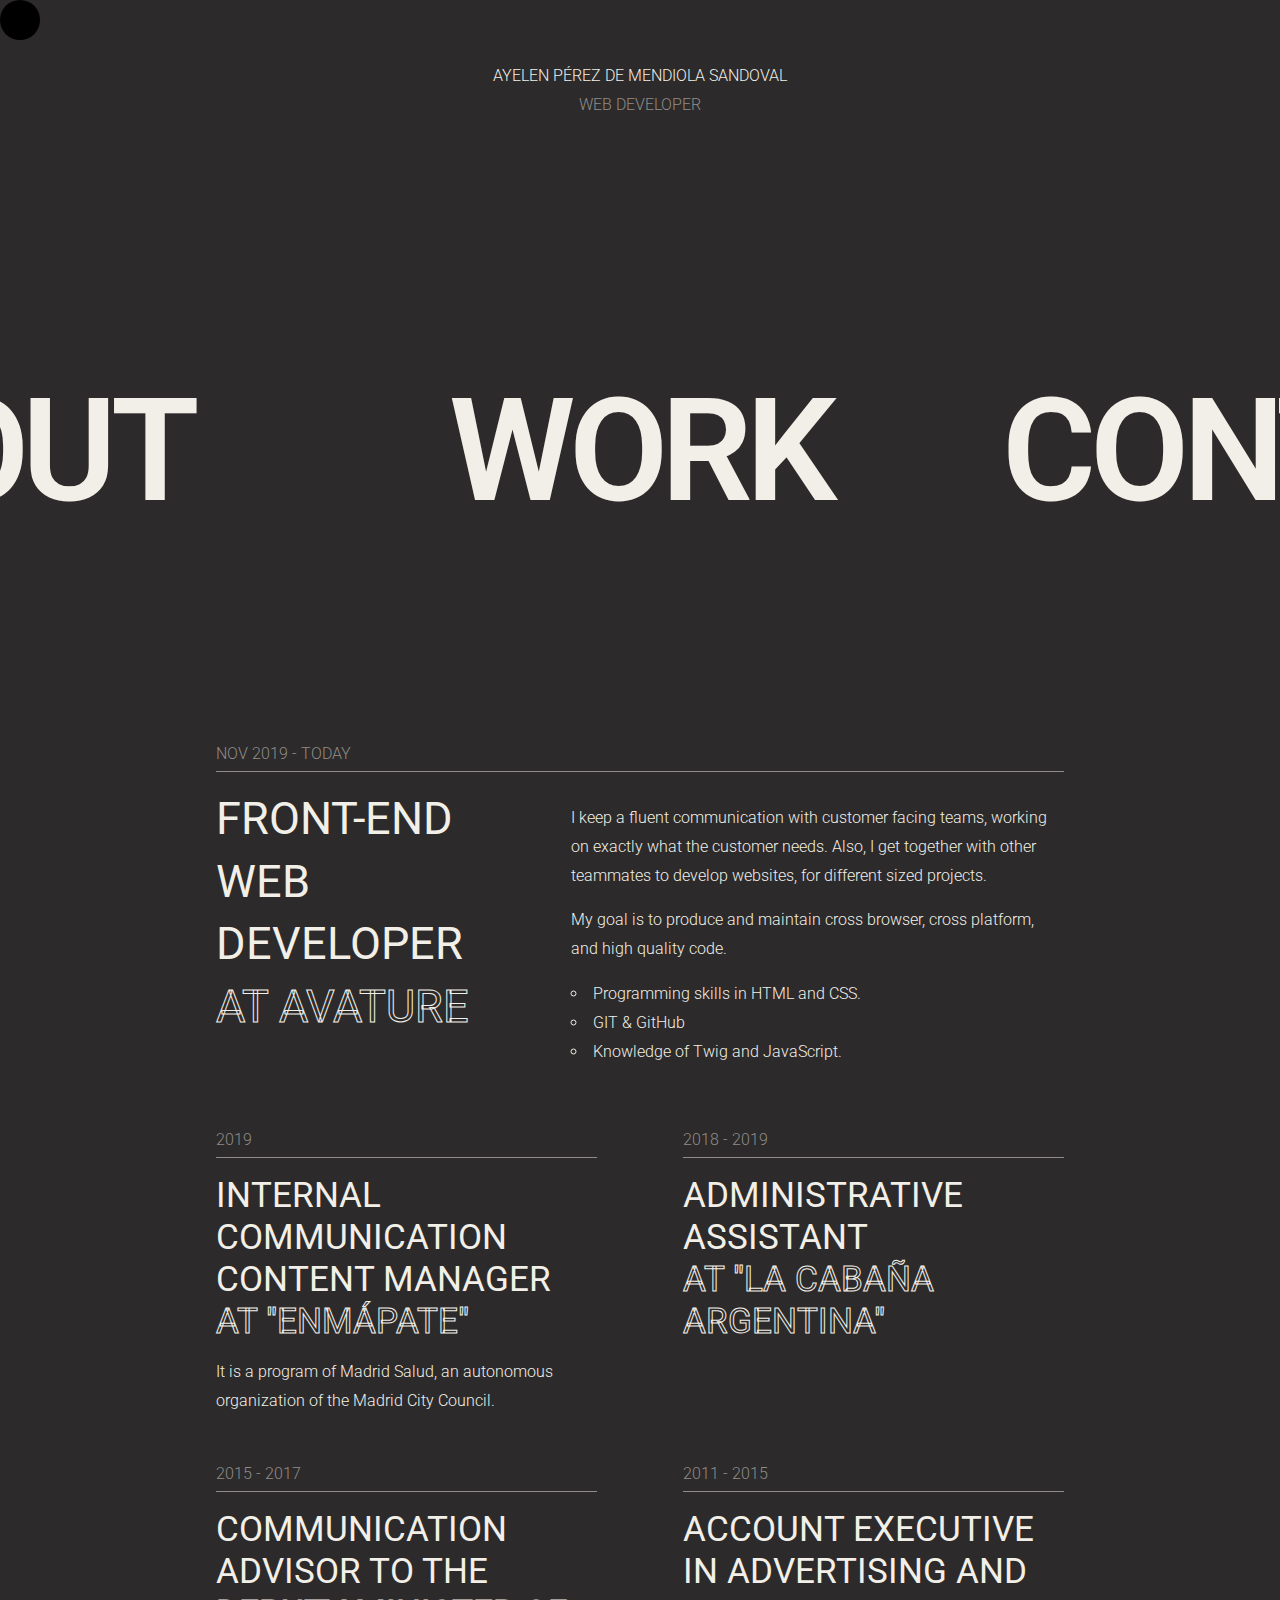
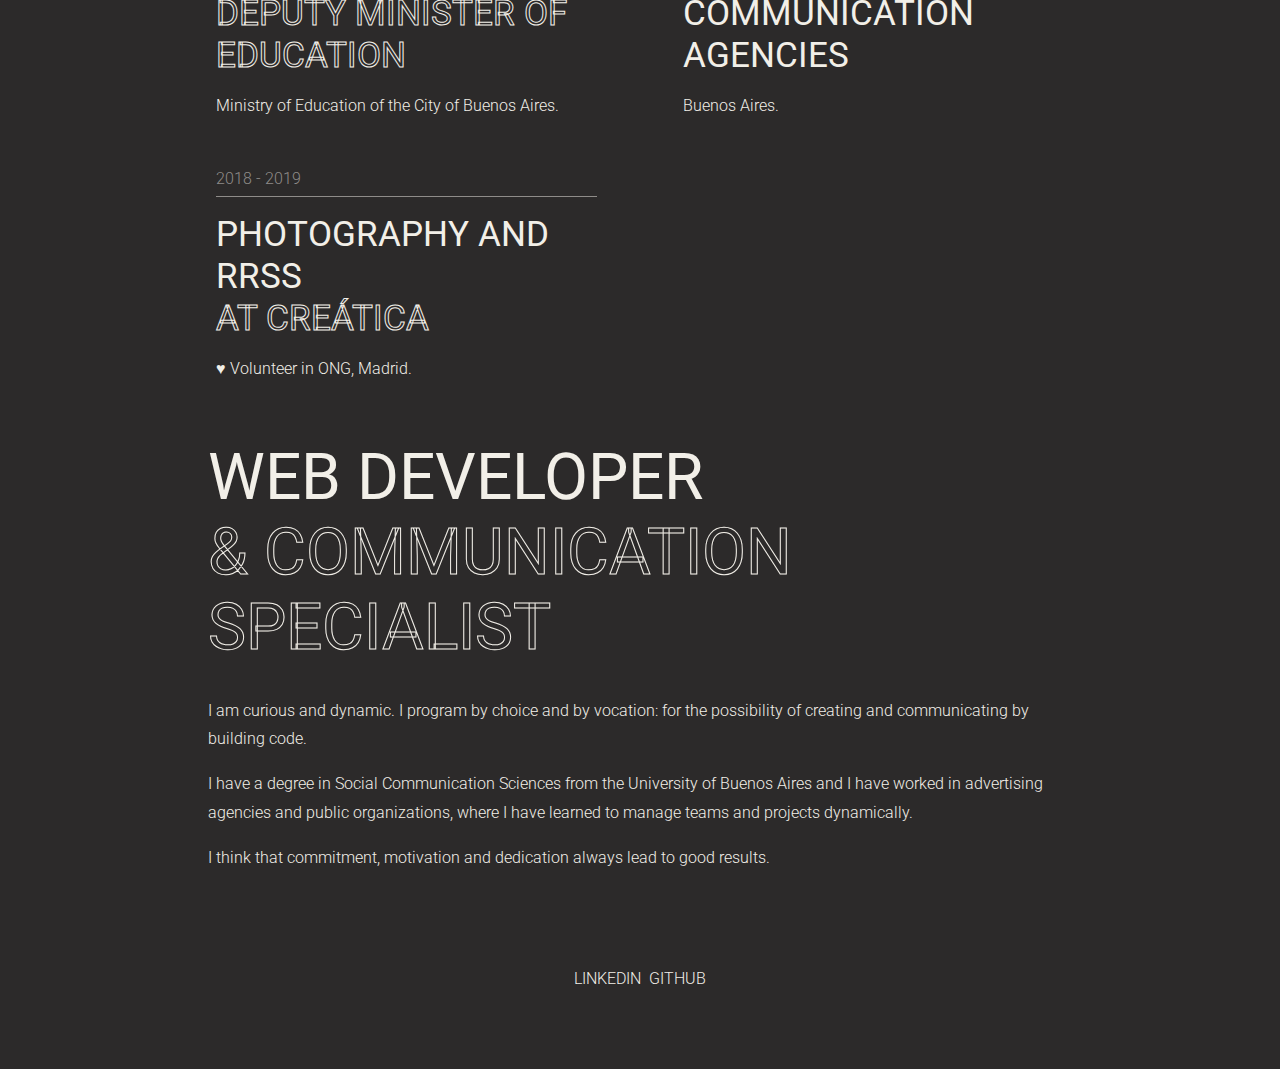
==== work.html @ 30235b55 "before delete sections" ====
<!DOCTYPE html>
<html lang="en">
<head>
    <meta charset="UTF-8">
    <meta name="viewport" content="width=device-width, initial-scale=1.0">
    <meta http-equiv="X-UA-Compatible" content="ie=edge">
    <title>Portfolio Ayelen Pérez de Mendiola</title>
    <link rel="preconnect" href="https://fonts.googleapis.com">
    <link rel="preconnect" href="https://fonts.gstatic.com" crossorigin>
    <link href="https://fonts.googleapis.com/css2?family=Roboto:wght@100;400;500;700&display=swap" rel="stylesheet">
    <link rel="stylesheet" href="css/styles.css">
    <script src="js/app.js" defer></script>
</head>
<body>
    <div class="body">
        <div id="mouse-circle" class="mouse-follow--circle"></div>
        <header class="header">
            <div class="header__wrapper">
                <h1 class="header__title title--0">Ayelen Pérez de Mendiola Sandoval</h1>
                <p class="header__subtitle subtitle--0">Web developer</p>
            </div>
        </header>
        <main class="main">
            <div class="main__wrapper">
                <nav class="main__nav" id="#nav">
                    <div class="main__nav__container active">
                            <ul class="main__nav__list">
                                <li class="nav__list__item">
                                    <a href="#about" class="nav__list__item--link">
                                        About
                                    </a>
                                </li>
                                <li class="nav__list__item">
                                    <a href="#work" class="nav__list__item--link">
                                        Work
                                    </a>
                                </li>
                                <li class="nav__list__item">
                                    <a href="#contact" class="nav__list__item--link">
                                        Contact
                                    </a>
                                </li>
                            </ul>
                    </div>
                </nav>
                <section class="main__section work" id="#work">
                        <div class="main__section__container">
                            <div class="section__content">
                                <div class="section__content__card">
                                    <p class="card__header">Nov 2019 - Today</p>
                                    <div class="card__container">
                                        <!-- Poner en tres etiquetas y agregar animación // hover lugar de trabajo color//quitar el hover de las cards-->
                                        <h3 class="card__title title--3">
                                            Front-end web developer <a href="https://careers.avature.net/ES/" target="_blank" class="title--3--transparent">at Avature</a>
                                        </h3>
                                        <div class="card__content">
                                            <p class="paragraph">
                                                I keep a fluent communication with customer facing teams, working on exactly what the customer needs. Also, I get together with other teammates to develop websites, for different sized projects. 
                                            </p>
                                            <p class="paragraph">
                                                My goal is to produce and maintain cross browser, cross platform, and high quality code.
                                            </p>
                                            <ul class="list">
                                                <li class="list__item">
                                                    Programming skills in HTML and CSS.
                                                </li>
                                                <li class="list__item">
                                                    GIT & GitHub
                                                </li>
                                                <li class="list__item">
                                                    Knowledge of Twig and JavaScript.
                                                </li>
                                            </ul>
                                        </div>
                                    </div>
                                </div>
                                <div class="section__content__card">
                                    <p class="card__header">2019</p>
                                    <h3 class="card__title title--3">
                                            Internal communication content manager 
                                            <a href="https://madridsalud.es/mapeo-inicio/" target="_blank" class="title--3--transparent">at "Enmápate"</a>
                                    </h3>
                                    <div class="card__content">
                                        <p class="paragraph">
                                            It is a program of Madrid Salud, an autonomous organization of the Madrid City Council.
                                        </p>
                                    </div>
                                </div>
                                <div class="section__content__card">
                                    <p class="card__header">2018 - 2019</p>
                                    <h3 class="card__title title--3">
                                            Administrative Assistant 
                                            <a href="https://lacabanaargentina.es/" target="_blank" class="title--3--transparent">at "La cabaña argentina"</a>
                                    </h3>
                                </div>
                                <div class="section__content__card">
                                    <p class="card__header">2015 - 2017</p>
                                    <h3 class="card__title title--3">
                                        Communication Advisor to the
                                        <a href="https://www.buenosaires.gob.ar/jefedegobierno/legalytecnica/declaraciones-juradas/anteriores/ministerio-de-educacion-e-innovacion/subsecretaria-coordinacion-pedagogica-y-equidad-educativa" target="_blank" class="title--3--transparent">Deputy Minister of Education</a>
                                    </h3>
                                    <div class="card__content">
                                        <p class="paragraph">
                                            Ministry of Education of the City of Buenos Aires.
                                        </p>
                                    </div>
                                </div>
                                <div class="section__content__card">
                                    <p class="card__header">2011 - 2015</p>
                                    <h3 class="card__title title--3">
                                        Account executive in advertising and communication agencies
                                    </h3>
                                    <div class="card__content">
                                        <p class="paragraph">
                                            Buenos Aires.
                                        </p>
                                    </div>
                                </div>
                                <div class="section__content__card">
                                    <p class="card__header">2018 - 2019</p>
                                    <h3 class="card__title title--3">
                                        Photography and RRSS 
                                        <a href="https://www.creatica.ong/" target="_blank" class="title--3--transparent">at Creática</a>
                                    </h3>
                                    <div class="card__content">
                                        <p class="paragraph">
                                            ♥ Volunteer in ONG, Madrid.
                                        </p>
                                    </div>
                                </div>
                            </div>
                        </div>
                    </section>
                    <section class="main__section" id="#contact">
                            <div class="main__section__container">
                                <div class="section__content">
                                    <h2 class="section__title title--1">
                                        Web developer <div class="title--1--transparent">& communication specialist</div>
                                    </h2>
                                    <div class="section__paragraph">
                                        <p class="paragraph">
                                            I am curious and dynamic. I program by choice and by vocation: for the possibility of creating and communicating by building code. 
                                        </p>
                                        <p class="paragraph">
                                            I have a degree in Social Communication Sciences from the University of Buenos Aires and I have worked in advertising agencies and public organizations, where I have learned to manage teams and projects dynamically. 
                                        </p>
                                        <p class="paragraph">
                                          I think that commitment, motivation and dedication always lead to good results. 
                                        </p>
                                    </div>
                                </div>
                            </div>
                        </section>
            </div>
        </main>
        <footer class="footer">
            <div class="footer__wrapper">
                <ul class="footer__list">
                    <li class="footer__list__item">
                        <a href="#" class="footer__list__item--link">
                            Linkedin
                        </a>
                    </li>
                    <li class="footer__list__item">
                        <a href="#" class="footer__list__item--link">
                            GitHub
                        </a>
                    </li>
                </ul>
            </div>
        </footer>
    </div>
</body>
</html>
---- css/styles.css ----
* {
  -webkit-box-sizing: border-box;
          box-sizing: border-box;
  margin: 0;
  padding: 0;
  font-size: unset;
}

ul,
ol {
  list-style: none;
}

a {
  text-decoration: none;
  cursor: none;
}

[class*=__title] {
  color: #f2efe8;
  text-transform: uppercase;
}

[class*=__subtitle] {
  text-transform: uppercase;
}

[class*="--transparent"] {
  color: transparent;
  -webkit-text-fill-color: transparent;
  -webkit-text-stroke-width: 1px;
  -webkit-text-stroke-color: #f2efe8;
  -webkit-transition: all 0.5s ease-in-out;
  transition: all 0.5s ease-in-out;
}

.title--1 {
  color: #f2efe8;
  font-size: 4em;
  font-weight: 400;
  text-transform: uppercase;
}

.title--3 {
  font-size: 2.2em;
  font-weight: 400;
}

.paragraph {
  color: #f2efe8;
  font-weight: 300;
  line-height: 1.8em;
}

.paragraph + .paragraph {
  padding-top: 1em;
}

.mouse-follow--circle {
  width: 40px;
  height: 40px;
  background-color: #000000;
  border: transparent solid 3px;
  border-radius: 50%;
  position: fixed;
  pointer-events: none;
  z-index: 1;
}
.mouse-follow--circle.pointerHover {
  border: #000000 solid 3px;
  background-color: transparent;
  -webkit-transform: scale(1.4);
          transform: scale(1.4);
  -webkit-transition: border 0.5s ease-in-out, background-color 0.5s ease-in, -webkit-transform 0.5s ease-in-out;
  transition: border 0.5s ease-in-out, background-color 0.5s ease-in, -webkit-transform 0.5s ease-in-out;
  transition: border 0.5s ease-in-out, transform 0.5s ease-in-out, background-color 0.5s ease-in;
  transition: border 0.5s ease-in-out, transform 0.5s ease-in-out, background-color 0.5s ease-in, -webkit-transform 0.5s ease-in-out;
}

.body {
  background-color: #2c2a2a;
  min-height: 100vh;
  font-family: "Roboto", sans-serif;
  font-size: 1em;
  cursor: none;
}

.header {
  height: 20vh;
  display: -webkit-box;
  display: -ms-flexbox;
  display: flex;
  -webkit-box-pack: center;
      -ms-flex-pack: center;
          justify-content: center;
  -webkit-box-align: center;
      -ms-flex-align: center;
          align-items: center;
  text-align: center;
}
.header__title {
  font-weight: 300;
  margin-bottom: 0.6em;
}
.header__subtitle {
  color: #8f8c89;
  font-weight: 300;
}

.main {
  min-height: 60vh;
}
.main__wrapper {
  height: 100%;
}

.main__nav {
  height: 100%;
}
.main__nav__list {
  display: -webkit-box;
  display: -ms-flexbox;
  display: flex;
  -webkit-box-pack: center;
      -ms-flex-pack: center;
          justify-content: center;
  -webkit-box-align: center;
      -ms-flex-align: center;
          align-items: center;
  height: 100%;
}
.main__nav__list:hover .nav__list__item:not(.nav__list__item.active) {
  opacity: 0.1;
  -webkit-transition: all 0.5s ease-in-out;
  transition: all 0.5s ease-in-out;
}
.main__nav__container {
  height: 100%;
  display: -webkit-box;
  display: -ms-flexbox;
  display: flex;
  -webkit-box-pack: center;
      -ms-flex-pack: center;
          justify-content: center;
  -webkit-box-align: center;
      -ms-flex-align: center;
          align-items: center;
  overflow: hidden;
  height: 60vh;
}
.main__nav__container .nav__list__item {
  min-width: 52vw;
  text-align: center;
  letter-spacing: -0.4em;
  -webkit-transition: all 0.5s ease-in-out;
  transition: all 0.5s ease-in-out;
}
.main__nav__container .nav__list__item:hover {
  letter-spacing: 0em;
  -webkit-transform: scale(1.2);
          transform: scale(1.2);
  -webkit-transition: all 0.5s ease-in-out;
  transition: all 0.5s ease-in-out;
}
.main__nav__container .nav__list__item--link {
  color: #f2efe8;
  text-transform: uppercase;
  font-size: 9em;
  font-weight: 600;
  width: 100%;
  display: inline-block;
}

.main__section {
  height: 100%;
  padding: 1em 5em;
  max-width: 64em;
  margin: 0 auto;
}

.section__title + .section__paragraph {
  padding-top: 2em;
}

.work .section__content {
  display: -webkit-box;
  display: -ms-flexbox;
  display: flex;
  -webkit-box-pack: justify;
      -ms-flex-pack: justify;
          justify-content: space-between;
  gap: 1em;
  -ms-flex-wrap: wrap;
      flex-wrap: wrap;
}
.work .section__content__card:first-child {
  width: 100%;
}
.work .section__content__card:first-child .card__container {
  display: -webkit-box;
  display: -ms-flexbox;
  display: flex;
  -ms-flex-wrap: wrap;
      flex-wrap: wrap;
  gap: 1em;
}
.work .section__content__card:first-child .card__content {
  width: 58%;
}
.work .section__content__card:first-child .title--3 {
  font-size: 2.8em;
  width: 40%;
  line-height: 1.4em;
}
.work .section__content__card {
  width: 46%;
  padding: 0.5em;
  -webkit-animation: uploadCard 1s ease backwards;
          animation: uploadCard 1s ease backwards;
}
.work .section__content__card:nth-child(2) {
  -webkit-animation-delay: 0.1s;
          animation-delay: 0.1s;
}
.work .section__content__card:nth-child(3) {
  -webkit-animation-delay: 0.2s;
          animation-delay: 0.2s;
}
.work .section__content__card:nth-child(4) {
  -webkit-animation-delay: 0.3s;
          animation-delay: 0.3s;
}
.work .section__content__card:nth-child(5) {
  -webkit-animation-delay: 0.4s;
          animation-delay: 0.4s;
}
.work .section__content__card:nth-child(6) {
  -webkit-animation-delay: 0.5s;
          animation-delay: 0.5s;
}
.work .section__content__card .card__content {
  padding: 1em 0;
}
.work .section__content__card .card__header {
  color: #8f8c89;
  font-weight: 300;
  text-transform: uppercase;
  padding-bottom: 0.5em;
  border-bottom: solid 1px;
  margin-bottom: 1em;
}
.work .section__content__card .title--3--transparent {
  display: block;
}
.work .section__content__card .list {
  -webkit-box-orient: vertical;
  -webkit-box-direction: normal;
      -ms-flex-direction: column;
          flex-direction: column;
  list-style: inside;
  list-style-type: circle;
  -webkit-box-align: start;
      -ms-flex-align: start;
          align-items: flex-start;
  padding: 1em 0;
}
.work .section__content__card .list__item {
  font-weight: 300;
  line-height: 1.8em;
  color: #f2efe8;
}

@-webkit-keyframes uploadCard {
  from {
    opacity: 0;
    -webkit-transform: translateY(40%);
            transform: translateY(40%);
  }
  to {
    opacity: 1;
    -webkit-transform: translateY(0);
            transform: translateY(0);
  }
}

@keyframes uploadCard {
  from {
    opacity: 0;
    -webkit-transform: translateY(40%);
            transform: translateY(40%);
  }
  to {
    opacity: 1;
    -webkit-transform: translateY(0);
            transform: translateY(0);
  }
}
.footer {
  height: 20vh;
  display: -webkit-box;
  display: -ms-flexbox;
  display: flex;
  -webkit-box-pack: center;
      -ms-flex-pack: center;
          justify-content: center;
  -webkit-box-align: center;
      -ms-flex-align: center;
          align-items: center;
  text-align: center;
  text-transform: uppercase;
}
.footer__list {
  display: -webkit-box;
  display: -ms-flexbox;
  display: flex;
  -webkit-box-pack: center;
      -ms-flex-pack: center;
          justify-content: center;
  -webkit-box-align: center;
      -ms-flex-align: center;
          align-items: center;
  gap: 0.5em;
}
.footer__list__item--link {
  font-weight: 300;
  color: #f2efe8;
}
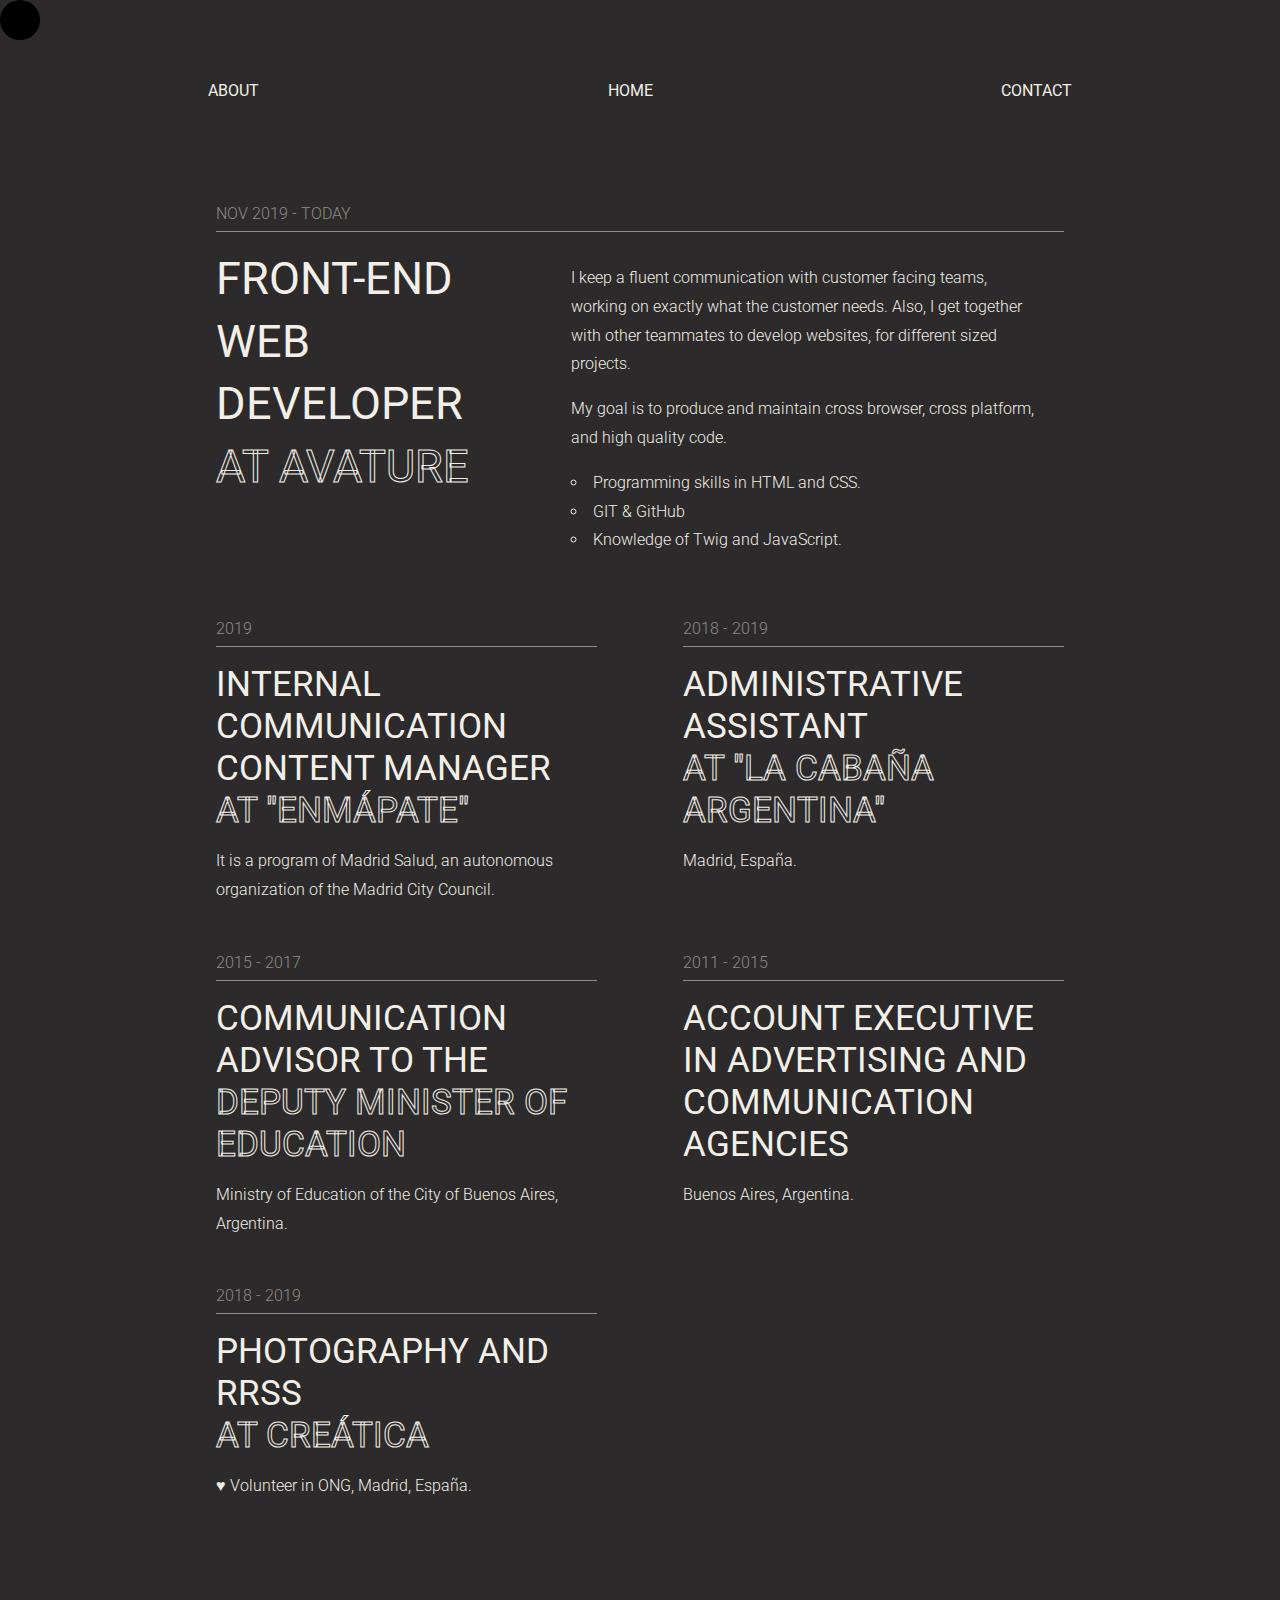
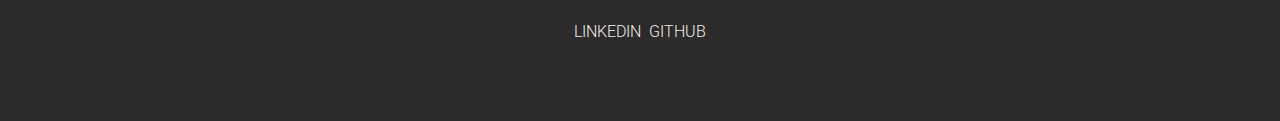
==== commit 560342e7: "desktop" ====
--- a/work.html
+++ b/work.html
@@ -12,145 +12,126 @@
     <script src="js/app.js" defer></script>
 </head>
 <body>
-    <div class="body">
+    <div class="body body--work">
         <div id="mouse-circle" class="mouse-follow--circle"></div>
         <header class="header">
             <div class="header__wrapper">
-                <h1 class="header__title title--0">Ayelen Pérez de Mendiola Sandoval</h1>
-                <p class="header__subtitle subtitle--0">Web developer</p>
+                <nav class="header__nav header__nav--work" id="#nav">
+                    <ul class="nav__list">
+                        <li class="nav__list__item">
+                            <a href="about.html" class="nav__list__item--link">
+                                About
+                            </a>
+                        </li>
+                        <li class="nav__list__item">
+                            <a href="index.html" class="nav__list__item--link">
+                                Home
+                            </a>
+                        </li>
+                        <li class="nav__list__item">
+                            <a href="#contact" class="nav__list__item--link">
+                                Contact
+                            </a>
+                        </li>
+                    </ul>
+                </nav>
             </div>
         </header>
         <main class="main">
             <div class="main__wrapper">
-                <nav class="main__nav" id="#nav">
-                    <div class="main__nav__container active">
-                            <ul class="main__nav__list">
-                                <li class="nav__list__item">
-                                    <a href="#about" class="nav__list__item--link">
-                                        About
-                                    </a>
-                                </li>
-                                <li class="nav__list__item">
-                                    <a href="#work" class="nav__list__item--link">
-                                        Work
-                                    </a>
-                                </li>
-                                <li class="nav__list__item">
-                                    <a href="#contact" class="nav__list__item--link">
-                                        Contact
-                                    </a>
-                                </li>
-                            </ul>
-                    </div>
-                </nav>
                 <section class="main__section work" id="#work">
-                        <div class="main__section__container">
-                            <div class="section__content">
-                                <div class="section__content__card">
-                                    <p class="card__header">Nov 2019 - Today</p>
-                                    <div class="card__container">
-                                        <!-- Poner en tres etiquetas y agregar animación // hover lugar de trabajo color//quitar el hover de las cards-->
-                                        <h3 class="card__title title--3">
-                                            Front-end web developer <a href="https://careers.avature.net/ES/" target="_blank" class="title--3--transparent">at Avature</a>
-                                        </h3>
-                                        <div class="card__content">
-                                            <p class="paragraph">
-                                                I keep a fluent communication with customer facing teams, working on exactly what the customer needs. Also, I get together with other teammates to develop websites, for different sized projects. 
-                                            </p>
-                                            <p class="paragraph">
-                                                My goal is to produce and maintain cross browser, cross platform, and high quality code.
-                                            </p>
-                                            <ul class="list">
-                                                <li class="list__item">
-                                                    Programming skills in HTML and CSS.
-                                                </li>
-                                                <li class="list__item">
-                                                    GIT & GitHub
-                                                </li>
-                                                <li class="list__item">
-                                                    Knowledge of Twig and JavaScript.
-                                                </li>
-                                            </ul>
-                                        </div>
-                                    </div>
-                                </div>
-                                <div class="section__content__card">
-                                    <p class="card__header">2019</p>
+                    <div class="main__section__container">
+                        <div class="section__content">
+                            <div class="section__content__card">
+                                <p class="card__header">Nov 2019 - Today</p>
+                                <div class="card__container">
+                                    <!-- Poner en tres etiquetas y agregar animación // hover lugar de trabajo color//quitar el hover de las cards-->
                                     <h3 class="card__title title--3">
-                                            Internal communication content manager 
-                                            <a href="https://madridsalud.es/mapeo-inicio/" target="_blank" class="title--3--transparent">at "Enmápate"</a>
+                                        Front-end web developer <a href="https://careers.avature.net/ES/" target="_blank" class="title--3--transparent">at Avature</a>
                                     </h3>
                                     <div class="card__content">
                                         <p class="paragraph">
-                                            It is a program of Madrid Salud, an autonomous organization of the Madrid City Council.
+                                            I keep a fluent communication with customer facing teams, working on exactly what the customer needs. Also, I get together with other teammates to develop websites, for different sized projects. 
                                         </p>
-                                    </div>
-                                </div>
-                                <div class="section__content__card">
-                                    <p class="card__header">2018 - 2019</p>
-                                    <h3 class="card__title title--3">
-                                            Administrative Assistant 
-                                            <a href="https://lacabanaargentina.es/" target="_blank" class="title--3--transparent">at "La cabaña argentina"</a>
-                                    </h3>
-                                </div>
-                                <div class="section__content__card">
-                                    <p class="card__header">2015 - 2017</p>
-                                    <h3 class="card__title title--3">
-                                        Communication Advisor to the
-                                        <a href="https://www.buenosaires.gob.ar/jefedegobierno/legalytecnica/declaraciones-juradas/anteriores/ministerio-de-educacion-e-innovacion/subsecretaria-coordinacion-pedagogica-y-equidad-educativa" target="_blank" class="title--3--transparent">Deputy Minister of Education</a>
-                                    </h3>
-                                    <div class="card__content">
                                         <p class="paragraph">
-                                            Ministry of Education of the City of Buenos Aires.
+                                            My goal is to produce and maintain cross browser, cross platform, and high quality code.
                                         </p>
-                                    </div>
-                                </div>
-                                <div class="section__content__card">
-                                    <p class="card__header">2011 - 2015</p>
-                                    <h3 class="card__title title--3">
-                                        Account executive in advertising and communication agencies
-                                    </h3>
-                                    <div class="card__content">
-                                        <p class="paragraph">
-                                            Buenos Aires.
-                                        </p>
-                                    </div>
-                                </div>
-                                <div class="section__content__card">
-                                    <p class="card__header">2018 - 2019</p>
-                                    <h3 class="card__title title--3">
-                                        Photography and RRSS 
-                                        <a href="https://www.creatica.ong/" target="_blank" class="title--3--transparent">at Creática</a>
-                                    </h3>
-                                    <div class="card__content">
-                                        <p class="paragraph">
-                                            ♥ Volunteer in ONG, Madrid.
-                                        </p>
+                                        <ul class="list">
+                                            <li class="list__item">
+                                                Programming skills in HTML and CSS.
+                                            </li>
+                                            <li class="list__item">
+                                                GIT & GitHub
+                                            </li>
+                                            <li class="list__item">
+                                                Knowledge of Twig and JavaScript.
+                                            </li>
+                                        </ul>
                                     </div>
                                 </div>
                             </div>
-                        </div>
-                    </section>
-                    <section class="main__section" id="#contact">
-                            <div class="main__section__container">
-                                <div class="section__content">
-                                    <h2 class="section__title title--1">
-                                        Web developer <div class="title--1--transparent">& communication specialist</div>
-                                    </h2>
-                                    <div class="section__paragraph">
-                                        <p class="paragraph">
-                                            I am curious and dynamic. I program by choice and by vocation: for the possibility of creating and communicating by building code. 
-                                        </p>
-                                        <p class="paragraph">
-                                            I have a degree in Social Communication Sciences from the University of Buenos Aires and I have worked in advertising agencies and public organizations, where I have learned to manage teams and projects dynamically. 
-                                        </p>
-                                        <p class="paragraph">
-                                          I think that commitment, motivation and dedication always lead to good results. 
-                                        </p>
-                                    </div>
+                            <div class="section__content__card">
+                                <p class="card__header">2019</p>
+                                <h3 class="card__title title--3">
+                                        Internal communication content manager 
+                                        <a href="https://madridsalud.es/mapeo-inicio/" target="_blank" class="title--3--transparent">at "Enmápate"</a>
+                                </h3>
+                                <div class="card__content">
+                                    <p class="paragraph">
+                                        It is a program of Madrid Salud, an autonomous organization of the Madrid City Council.
+                                    </p>
                                 </div>
                             </div>
-                        </section>
+                            <div class="section__content__card">
+                                <p class="card__header">2018 - 2019</p>
+                                <h3 class="card__title title--3">
+                                        Administrative Assistant 
+                                        <a href="https://lacabanaargentina.es/" target="_blank" class="title--3--transparent">at "La cabaña argentina"</a>
+                                </h3>
+                                <div class="card__content">
+                                    <p class="paragraph">
+                                        Madrid, España. 
+                                    </p>
+                                </div>
+                            </div>
+                            <div class="section__content__card">
+                                <p class="card__header">2015 - 2017</p>
+                                <h3 class="card__title title--3">
+                                    Communication Advisor to the
+                                    <a href="https://www.buenosaires.gob.ar/jefedegobierno/legalytecnica/declaraciones-juradas/anteriores/ministerio-de-educacion-e-innovacion/subsecretaria-coordinacion-pedagogica-y-equidad-educativa" target="_blank" class="title--3--transparent">Deputy Minister of Education</a>
+                                </h3>
+                                <div class="card__content">
+                                    <p class="paragraph">
+                                        Ministry of Education of the City of Buenos Aires, Argentina.
+                                    </p>
+                                </div>
+                            </div>
+                            <div class="section__content__card">
+                                <p class="card__header">2011 - 2015</p>
+                                <h3 class="card__title title--3">
+                                    Account executive in advertising and communication agencies
+                                </h3>
+                                <div class="card__content">
+                                    <p class="paragraph">
+                                        Buenos Aires, Argentina.
+                                    </p>
+                                </div>
+                            </div>
+                            <div class="section__content__card">
+                                <p class="card__header">2018 - 2019</p>
+                                <h3 class="card__title title--3">
+                                    Photography and RRSS 
+                                    <a href="https://www.creatica.ong/" target="_blank" class="title--3--transparent">at Creática</a>
+                                </h3>
+                                <div class="card__content">
+                                    <p class="paragraph">
+                                        ♥ Volunteer in ONG, Madrid, España.
+                                    </p>
+                                </div>
+                            </div>
+                        </div>
+                    </div>
+                </section>
             </div>
         </main>
         <footer class="footer">
--- a/css/styles.css
+++ b/css/styles.css
@@ -40,10 +40,21 @@
   font-weight: 400;
   text-transform: uppercase;
 }
+@media screen and (max-width: 750px) {
+  .title--1 {
+    font-size: 2em;
+  }
+}
 
 .title--3 {
   font-size: 2.2em;
   font-weight: 400;
+}
+@media screen and (max-width: 750px) {
+  .title--3 {
+    font-size: 1.8em;
+    line-height: 1.4em;
+  }
 }
 
 .paragraph {
@@ -71,10 +82,10 @@
   background-color: transparent;
   -webkit-transform: scale(1.4);
           transform: scale(1.4);
-  -webkit-transition: border 0.5s ease-in-out, background-color 0.5s ease-in, -webkit-transform 0.5s ease-in-out;
-  transition: border 0.5s ease-in-out, background-color 0.5s ease-in, -webkit-transform 0.5s ease-in-out;
-  transition: border 0.5s ease-in-out, transform 0.5s ease-in-out, background-color 0.5s ease-in;
-  transition: border 0.5s ease-in-out, transform 0.5s ease-in-out, background-color 0.5s ease-in, -webkit-transform 0.5s ease-in-out;
+  -webkit-transition: border 0.5s ease-in-out, background-color 0.3s ease-in, -webkit-transform 0.5s ease-in-out;
+  transition: border 0.5s ease-in-out, background-color 0.3s ease-in, -webkit-transform 0.5s ease-in-out;
+  transition: border 0.5s ease-in-out, transform 0.5s ease-in-out, background-color 0.3s ease-in;
+  transition: border 0.5s ease-in-out, transform 0.5s ease-in-out, background-color 0.3s ease-in, -webkit-transform 0.5s ease-in-out;
 }
 
 .body {
@@ -107,6 +118,87 @@
   font-weight: 300;
 }
 
+.body--work .header__wrapper,
+.body--about .header__wrapper {
+  width: 100%;
+  max-width: 64em;
+  padding: 0 5em;
+}
+.body--work .header__wrapper .nav__trigger,
+.body--about .header__wrapper .nav__trigger {
+  height: 2.5em;
+  width: 2.5em;
+  position: absolute;
+  right: 1em;
+  top: 1em;
+  background-image: url("/assets/menu--icon-open.svg");
+  background-repeat: no-repeat;
+  background-size: contain;
+  -webkit-transition: all 0.5s ease-in-out;
+  transition: all 0.5s ease-in-out;
+}
+.body--work .header__wrapper .nav__trigger.open,
+.body--about .header__wrapper .nav__trigger.open {
+  background-image: url("/assets/menu--icon-close.svg");
+}
+.body--work .header__wrapper .nav__trigger .nav__list__item--link,
+.body--about .header__wrapper .nav__trigger .nav__list__item--link {
+  font-size: 3em;
+}
+@media screen and (max-width: 750px) {
+  .body--work .header__wrapper,
+.body--about .header__wrapper {
+    padding: 0 1em;
+    position: relative;
+    height: 100%;
+  }
+}
+@media screen and (max-width: 750px) {
+  .body--work .header__nav,
+.body--about .header__nav {
+    position: fixed;
+    height: 100vh;
+    top: 5em;
+    left: 0;
+    right: 0;
+    background-color: #2c2a2a;
+    z-index: 1;
+    -webkit-transform: translateX(100vw);
+            transform: translateX(100vw);
+    -webkit-transition: all 0.5s ease-in-out;
+    transition: all 0.5s ease-in-out;
+  }
+  .body--work .header__nav.open,
+.body--about .header__nav.open {
+    -webkit-transform: translateX(0);
+            transform: translateX(0);
+  }
+}
+.body--work .nav__list,
+.body--about .nav__list {
+  display: -webkit-box;
+  display: -ms-flexbox;
+  display: flex;
+  -webkit-box-pack: justify;
+      -ms-flex-pack: justify;
+          justify-content: space-between;
+}
+@media screen and (max-width: 750px) {
+  .body--work .nav__list,
+.body--about .nav__list {
+    -webkit-box-orient: vertical;
+    -webkit-box-direction: normal;
+        -ms-flex-direction: column;
+            flex-direction: column;
+    gap: 1em;
+  }
+}
+.body--work .nav__list__item--link,
+.body--about .nav__list__item--link {
+  color: #f2efe8;
+  text-transform: uppercase;
+}
+
 .main {
   min-height: 60vh;
 }
@@ -128,6 +220,17 @@
       -ms-flex-align: center;
           align-items: center;
   height: 100%;
+}
+@media screen and (max-width: 750px) {
+  .main__nav__list {
+    -webkit-box-orient: vertical;
+    -webkit-box-direction: normal;
+        -ms-flex-direction: column;
+            flex-direction: column;
+    height: 100%;
+    -ms-flex-pack: distribute;
+        justify-content: space-around;
+  }
 }
 .main__nav__list:hover .nav__list__item:not(.nav__list__item.active) {
   opacity: 0.1;
@@ -170,12 +273,36 @@
   width: 100%;
   display: inline-block;
 }
+@media screen and (max-width: 750px) {
+  .main__nav__container .nav__list__item--link {
+    font-size: 4em;
+    letter-spacing: normal;
+  }
+}
 
 .main__section {
   height: 100%;
   padding: 1em 5em;
   max-width: 64em;
   margin: 0 auto;
+}
+@media screen and (max-width: 750px) {
+  .main__section {
+    padding: 1em;
+  }
+}
+
+.body--about .main__section .section__title {
+  -webkit-animation: uploadCard 1s ease backwards;
+          animation: uploadCard 1s ease backwards;
+  -webkit-animation-delay: 0.1s;
+          animation-delay: 0.1s;
+}
+.body--about .main__section .section__paragraph {
+  -webkit-animation: uploadCard 1s ease backwards;
+          animation: uploadCard 1s ease backwards;
+  -webkit-animation-delay: 0.4s;
+          animation-delay: 0.4s;
 }
 
 .section__title + .section__paragraph {
@@ -193,6 +320,14 @@
   -ms-flex-wrap: wrap;
       flex-wrap: wrap;
 }
+@media screen and (max-width: 750px) {
+  .work .section__content {
+    -webkit-box-orient: vertical;
+    -webkit-box-direction: normal;
+        -ms-flex-direction: column;
+            flex-direction: column;
+  }
+}
 .work .section__content__card:first-child {
   width: 100%;
 }
@@ -205,18 +340,34 @@
   gap: 1em;
 }
 .work .section__content__card:first-child .card__content {
-  width: 58%;
+  width: 56%;
+}
+@media screen and (max-width: 750px) {
+  .work .section__content__card:first-child .card__content {
+    width: 100%;
+  }
 }
 .work .section__content__card:first-child .title--3 {
   font-size: 2.8em;
   width: 40%;
   line-height: 1.4em;
+}
+@media screen and (max-width: 750px) {
+  .work .section__content__card:first-child .title--3 {
+    width: 100%;
+    font-size: 1.8em;
+  }
 }
 .work .section__content__card {
   width: 46%;
   padding: 0.5em;
   -webkit-animation: uploadCard 1s ease backwards;
           animation: uploadCard 1s ease backwards;
+}
+@media screen and (max-width: 750px) {
+  .work .section__content__card {
+    width: 100%;
+  }
 }
 .work .section__content__card:nth-child(2) {
   -webkit-animation-delay: 0.1s;
@@ -273,26 +424,26 @@
 @-webkit-keyframes uploadCard {
   from {
     opacity: 0;
-    -webkit-transform: translateY(40%);
-            transform: translateY(40%);
+    -webkit-transform: translateY(40%) translateZ(0);
+            transform: translateY(40%) translateZ(0);
   }
   to {
     opacity: 1;
-    -webkit-transform: translateY(0);
-            transform: translateY(0);
+    -webkit-transform: translateY(0) translateZ(0);
+            transform: translateY(0) translateZ(0);
   }
 }
 
 @keyframes uploadCard {
   from {
     opacity: 0;
-    -webkit-transform: translateY(40%);
-            transform: translateY(40%);
+    -webkit-transform: translateY(40%) translateZ(0);
+            transform: translateY(40%) translateZ(0);
   }
   to {
     opacity: 1;
-    -webkit-transform: translateY(0);
-            transform: translateY(0);
+    -webkit-transform: translateY(0) translateZ(0);
+            transform: translateY(0) translateZ(0);
   }
 }
 .footer {
@@ -309,6 +460,9 @@
   text-align: center;
   text-transform: uppercase;
 }
+.footer__wrapper {
+  width: 100%;
+}
 .footer__list {
   display: -webkit-box;
   display: -ms-flexbox;
@@ -321,6 +475,14 @@
           align-items: center;
   gap: 0.5em;
 }
+@media screen and (max-width: 750px) {
+  .footer__list {
+    -webkit-box-orient: vertical;
+    -webkit-box-direction: normal;
+        -ms-flex-direction: column;
+            flex-direction: column;
+  }
+}
 .footer__list__item--link {
   font-weight: 300;
   color: #f2efe8;
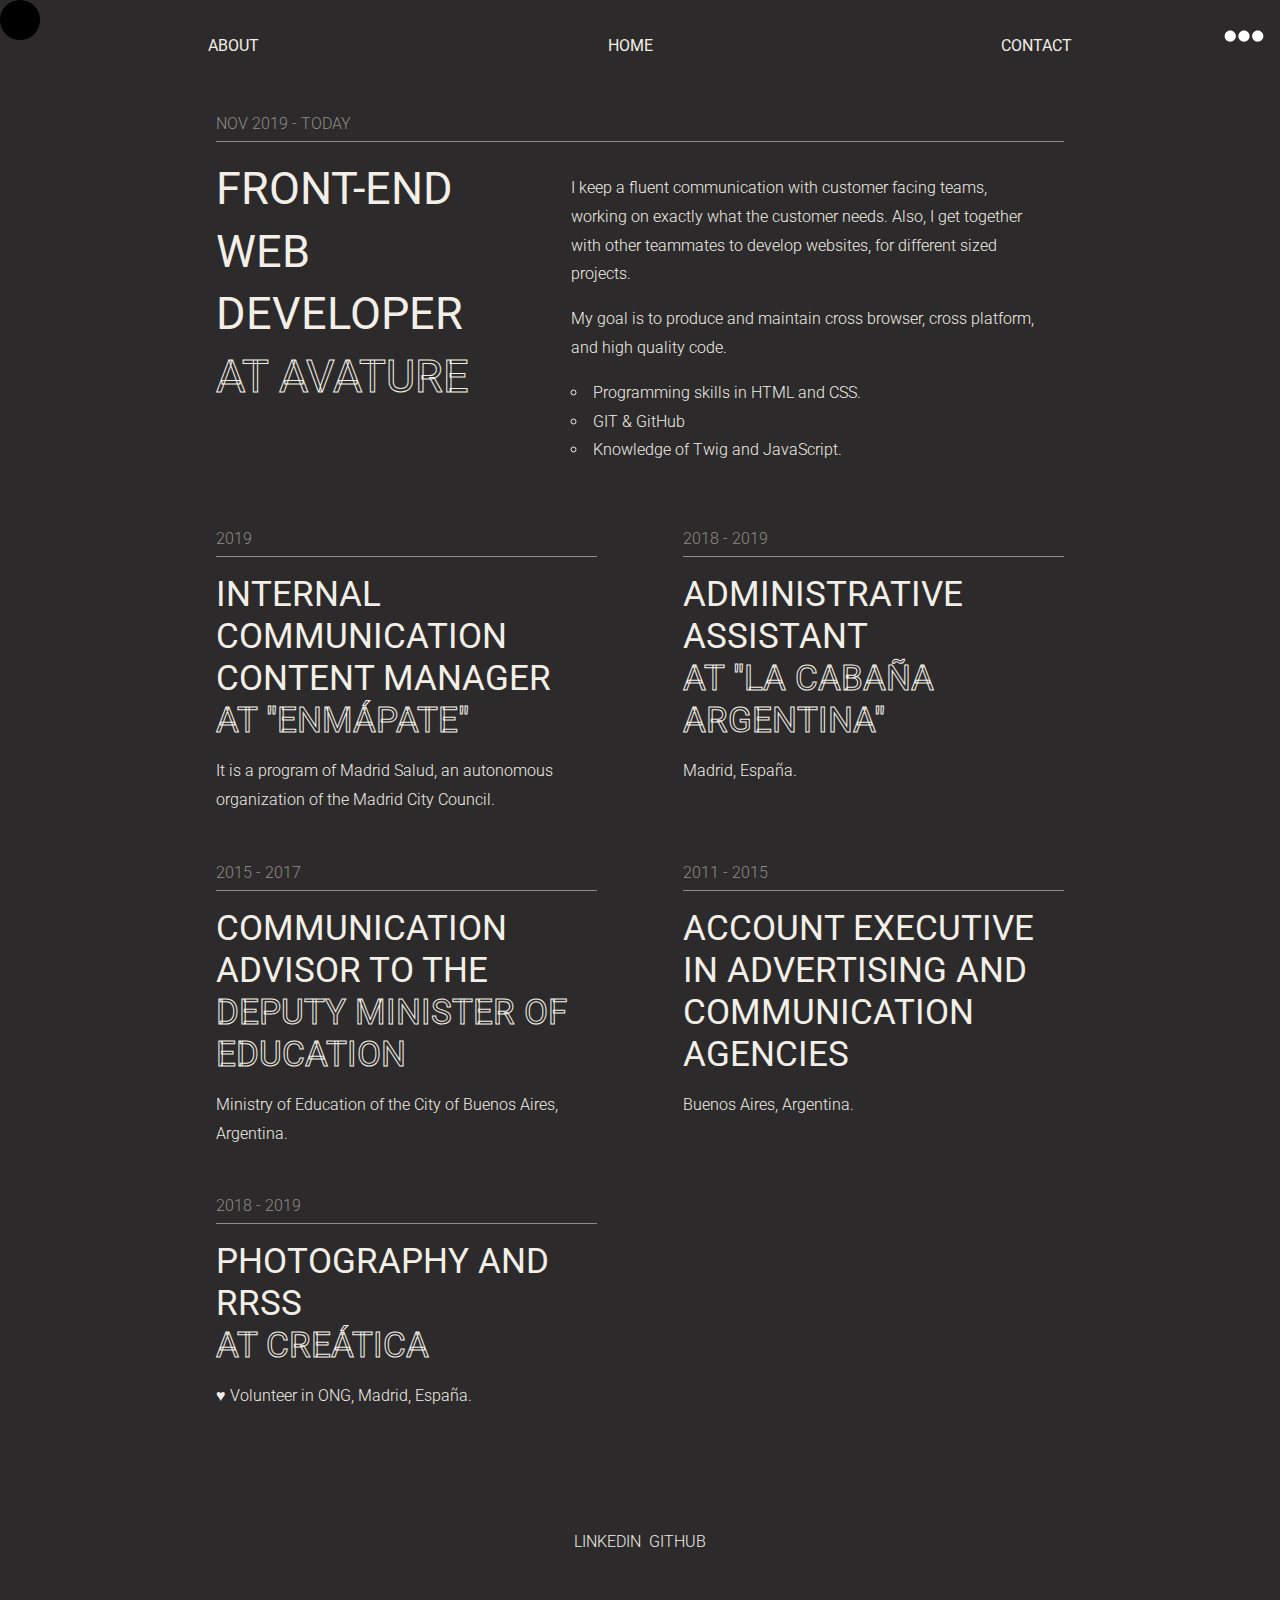
==== commit d21b69f1: "testing" ====
--- a/work.html
+++ b/work.html
@@ -16,6 +16,7 @@
         <div id="mouse-circle" class="mouse-follow--circle"></div>
         <header class="header">
             <div class="header__wrapper">
+                <div class="nav__trigger"></div>
                 <nav class="header__nav header__nav--work" id="#nav">
                     <ul class="nav__list">
                         <li class="nav__list__item">
--- a/css/styles.css
+++ b/css/styles.css
@@ -118,6 +118,10 @@
   font-weight: 300;
 }
 
+.body--work .header,
+.body--about .header {
+  height: 10vh;
+}
 .body--work .header__wrapper,
 .body--about .header__wrapper {
   width: 100%;
@@ -141,16 +145,16 @@
 .body--about .header__wrapper .nav__trigger.open {
   background-image: url("/assets/menu--icon-close.svg");
 }
-.body--work .header__wrapper .nav__trigger .nav__list__item--link,
-.body--about .header__wrapper .nav__trigger .nav__list__item--link {
-  font-size: 3em;
-}
 @media screen and (max-width: 750px) {
   .body--work .header__wrapper,
 .body--about .header__wrapper {
     padding: 0 1em;
     position: relative;
     height: 100%;
+  }
+  .body--work .header__wrapper .nav__list__item--link,
+.body--about .header__wrapper .nav__list__item--link {
+    font-size: 3em;
   }
 }
 @media screen and (max-width: 750px) {
